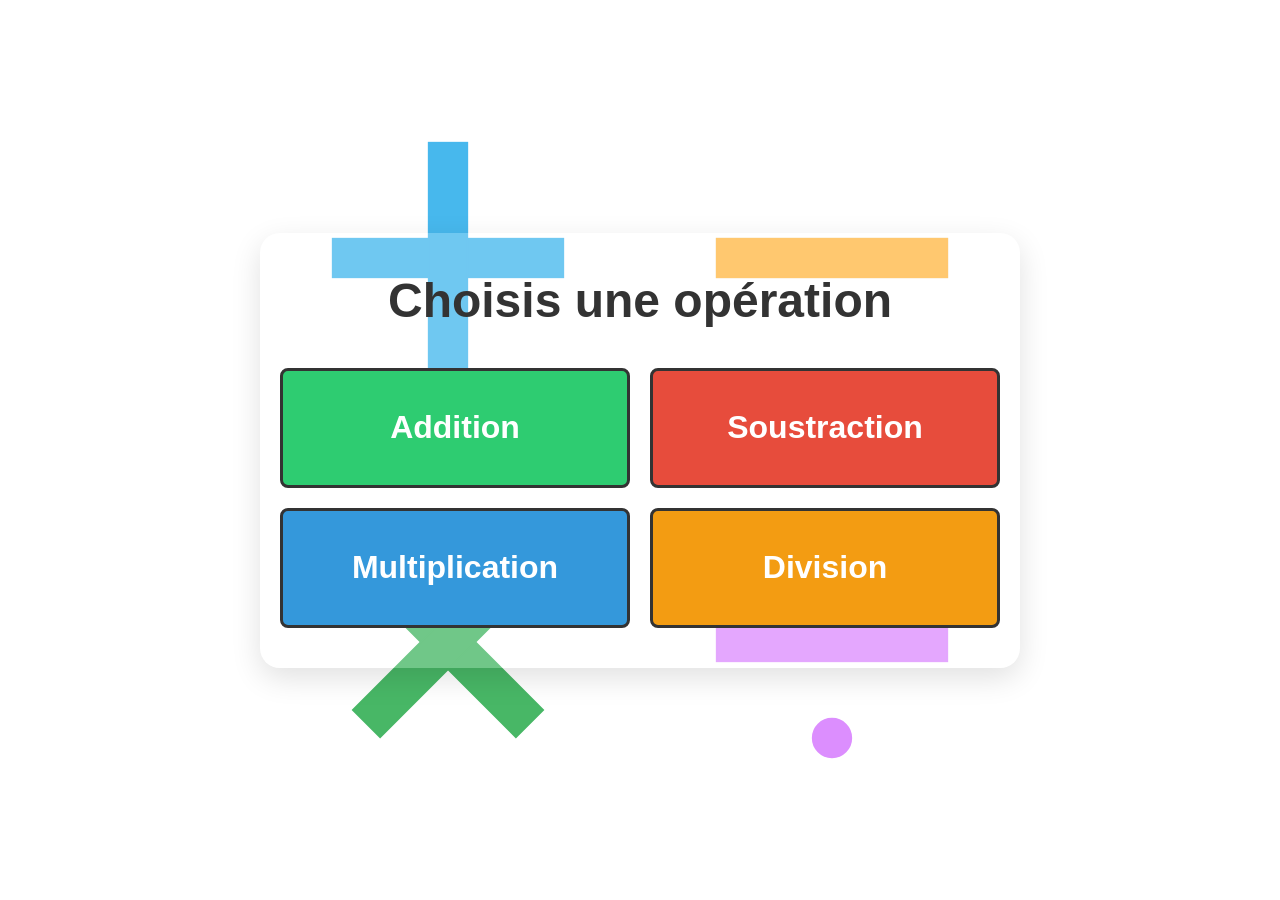
==== index.html @ b4c873f1 "index" ====
<!DOCTYPE html>
<html lang="fr">

<head>
    <meta charset="UTF-8">
    <meta name="viewport" content="width=device-width, initial-scale=1.0">

    <title>Opérations</title>

    <link rel="stylesheet" href="operation.css">
</head>

<body>

    <main>
        <h1>Choisis une opération</h1>

        <div class="operations" role="navigation" aria-label="Choix de l'opération">
            <a class="operation-button addition" href="Addition-DragAndDrop-main/index.html">Addition</a>
            <a class="operation-button subtraction" href="Soustraction-DragAndDrop/index.html">Soustraction</a>
            <a class="operation-button multiplication" href="Multiplication-DragAndDrop/index.html">Multiplication</a>
            <a class="operation-button division" href="Division-DragAndDrop/index.html">Division</a>
        </div>
    </main>

</body>

</html>
---- operation.css ----
* {
    box-sizing: border-box;
}

body {
    margin: 0;
    min-height: 100vh;
    display: flex;
    justify-content: center;
    align-items: center;
    padding: 24px;
    font-family: Arial, sans-serif;
    background:
        linear-gradient(rgba(255, 255, 255, 0.28), rgba(255, 255, 255, 0.28)),
        url('img/Arithmetic_operations.svg') center/cover no-repeat fixed;
    background-size: 60% auto;
}

main {
    width: min(100%, 760px);
    text-align: center;
    background: rgba(255, 255, 255, 0.22);
    border-radius: 20px;
    padding: 40px 20px;
    box-shadow: 0 10px 30px rgba(0, 0, 0, 0.12);
}

h1 {
    margin: 0 0 40px;
    color: #333;
    font-size: clamp(2rem, 5vw, 3rem);
}

.operations {
    display: grid;
    grid-template-columns: repeat(2, minmax(0, 1fr));
    gap: 20px;
}

.operation-button {
    min-height: 120px;
    display: flex;
    justify-content: center;
    align-items: center;
    padding: 20px;
    border: 3px solid #333;
    border-radius: 8px;
    color: white;
    font-size: clamp(1.3rem, 3vw, 2rem);
    font-weight: bold;
    text-decoration: none;
    transition: transform 0.2s, filter 0.2s;
}

.operation-button:hover,
.operation-button:focus-visible {
    transform: scale(1.03);
    filter: brightness(0.92);
}

.addition {
    background: #2ecc71;
}

.subtraction {
    background: #e74c3c;
}

.multiplication {
    background: #3498db;
}

.division {
    background: #f39c12;
}

@media (max-width: 520px) {
    .operations {
        grid-template-columns: 1fr;
    }

    .operation-button {
        min-height: 90px;
    }
}
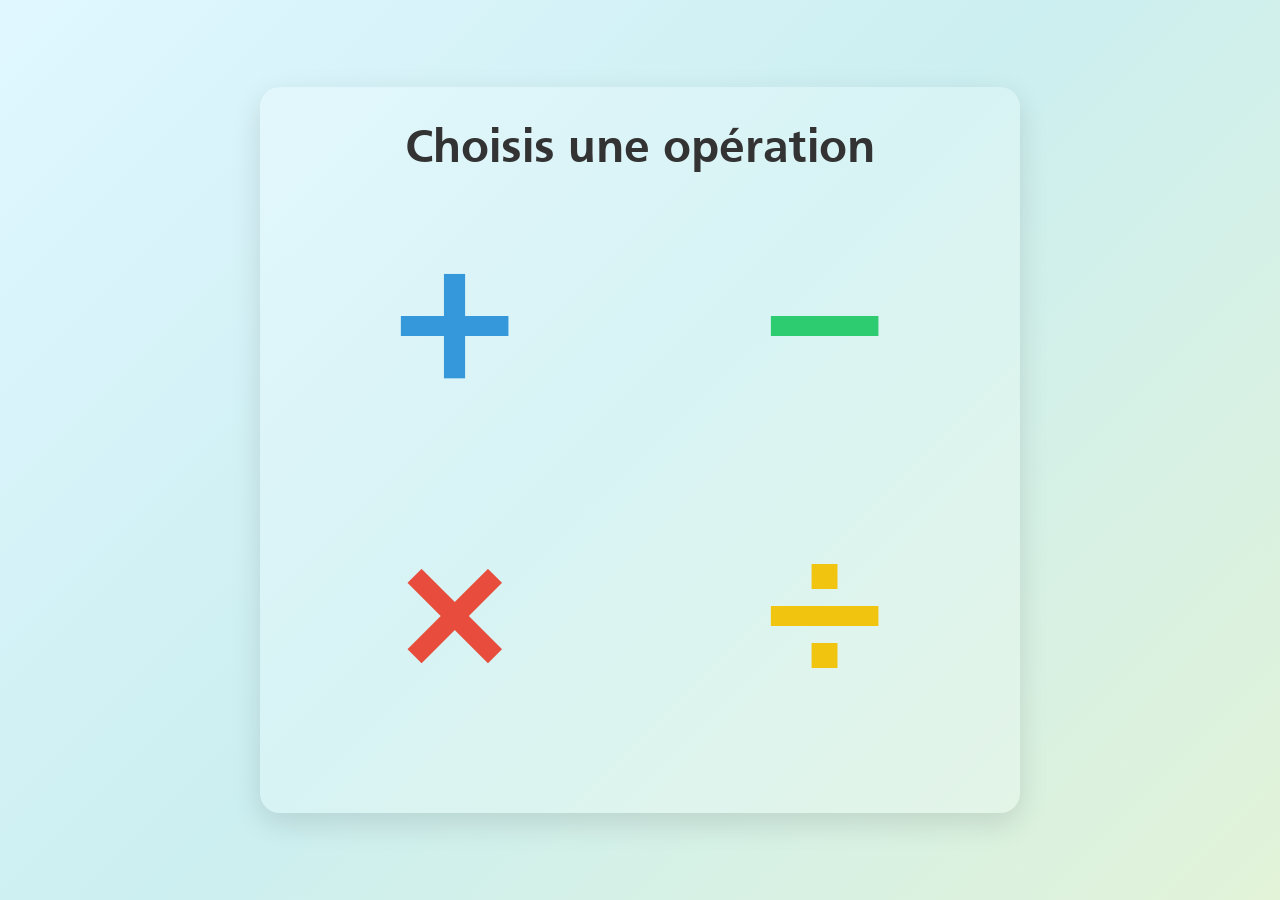
==== commit 5c325ea1: "dang" ====
--- a/index.html
+++ b/index.html
@@ -16,10 +16,18 @@
         <h1>Choisis une opération</h1>
 
         <div class="operations" role="navigation" aria-label="Choix de l'opération">
-            <a class="operation-button addition" href="Addition-DragAndDrop-main/index.html">Addition</a>
-            <a class="operation-button subtraction" href="Soustraction-DragAndDrop/index.html">Soustraction</a>
-            <a class="operation-button multiplication" href="Multiplication-DragAndDrop/index.html">Multiplication</a>
-            <a class="operation-button division" href="Division-DragAndDrop/index.html">Division</a>
+            <a class="operation-button addition" href="Addition-DragAndDrop-main/index.html" aria-label="Addition">
+                <span class="operation-symbol" aria-hidden="true">+</span>
+            </a>
+            <a class="operation-button subtraction" href="Soustraction-DragAndDrop/index.html" aria-label="Soustraction">
+                <span class="operation-symbol" aria-hidden="true">−</span>
+            </a>
+            <a class="operation-button multiplication" href="Multiplication-DragAndDrop/index.html" aria-label="Multiplication">
+                <span class="operation-symbol" aria-hidden="true">×</span>
+            </a>
+            <a class="operation-button division" href="Division-DragAndDrop/index.html" aria-label="Division">
+                <span class="operation-symbol" aria-hidden="true">÷</span>
+            </a>
         </div>
     </main>
 
--- a/operation.css
+++ b/operation.css
@@ -1,5 +1,19 @@
 * {
     box-sizing: border-box;
+}
+
+@font-face {
+    font-family: "Frutiger";
+    src: url("fonts/Frutiger.woff") format("woff");
+    font-weight: 400;
+    font-style: normal;
+}
+
+@font-face {
+    font-family: "Frutiger";
+    src: url("fonts/Frutiger_bold.woff") format("woff");
+    font-weight: 700;
+    font-style: normal;
 }
 
 body {
@@ -8,12 +22,9 @@
     display: flex;
     justify-content: center;
     align-items: center;
-    padding: 24px;
-    font-family: Arial, sans-serif;
-    background:
-        linear-gradient(rgba(255, 255, 255, 0.28), rgba(255, 255, 255, 0.28)),
-        url('img/Arithmetic_operations.svg') center/cover no-repeat fixed;
-    background-size: 60% auto;
+    padding: clamp(12px, 4vw, 24px);
+    font-family: "Frutiger", Arial, sans-serif;
+    background: linear-gradient(135deg, #e0f7ff 0%, #cceff1 48%, #e2f3d8 100%);
 }
 
 main {
@@ -21,12 +32,12 @@
     text-align: center;
     background: rgba(255, 255, 255, 0.22);
     border-radius: 20px;
-    padding: 40px 20px;
+    padding: clamp(24px, 6vw, 40px) clamp(12px, 4vw, 20px);
     box-shadow: 0 10px 30px rgba(0, 0, 0, 0.12);
 }
 
 h1 {
-    margin: 0 0 40px;
+    margin: 0 0 clamp(24px, 6vw, 40px);
     color: #333;
     font-size: clamp(2rem, 5vw, 3rem);
 }
@@ -38,40 +49,47 @@
 }
 
 .operation-button {
-    min-height: 120px;
+    min-height: 180px;
     display: flex;
     justify-content: center;
     align-items: center;
     padding: 20px;
-    border: 3px solid #333;
-    border-radius: 8px;
-    color: white;
-    font-size: clamp(1.3rem, 3vw, 2rem);
-    font-weight: bold;
     text-decoration: none;
     transition: transform 0.2s, filter 0.2s;
 }
 
+.operation-symbol {
+    display: block;
+    font-size: clamp(7rem, 18vw, 15rem);
+    font-weight: bold;
+    line-height: 1;
+}
+
 .operation-button:hover,
 .operation-button:focus-visible {
-    transform: scale(1.03);
-    filter: brightness(0.92);
+    transform: scale(1.12);
+    outline: none;
 }
 
-.addition {
-    background: #2ecc71;
+.operation-button:focus-visible {
+    outline: 3px solid #333;
+    outline-offset: 8px;
 }
 
-.subtraction {
-    background: #e74c3c;
+.addition .operation-symbol {
+    color: #3498db;
 }
 
-.multiplication {
-    background: #3498db;
+.subtraction .operation-symbol {
+    color: #2ecc71;
 }
 
-.division {
-    background: #f39c12;
+.multiplication .operation-symbol {
+    color: #e74c3c;
+}
+
+.division .operation-symbol {
+    color: #f1c40f;
 }
 
 @media (max-width: 520px) {
@@ -80,6 +98,29 @@
     }
 
     .operation-button {
-        min-height: 90px;
+        min-height: 140px;
+    }
+
+    .operation-symbol {
+        font-size: clamp(6rem, 30vw, 11.25rem);
+    }
+}
+
+@media (max-width: 360px) {
+    main {
+        border-radius: 14px;
+    }
+
+    .operations {
+        gap: 12px;
+    }
+
+    .operation-button {
+        min-height: 112px;
+        padding: 12px;
+    }
+
+    .operation-symbol {
+        font-size: clamp(5rem, 27vw, 7rem);
     }
 }
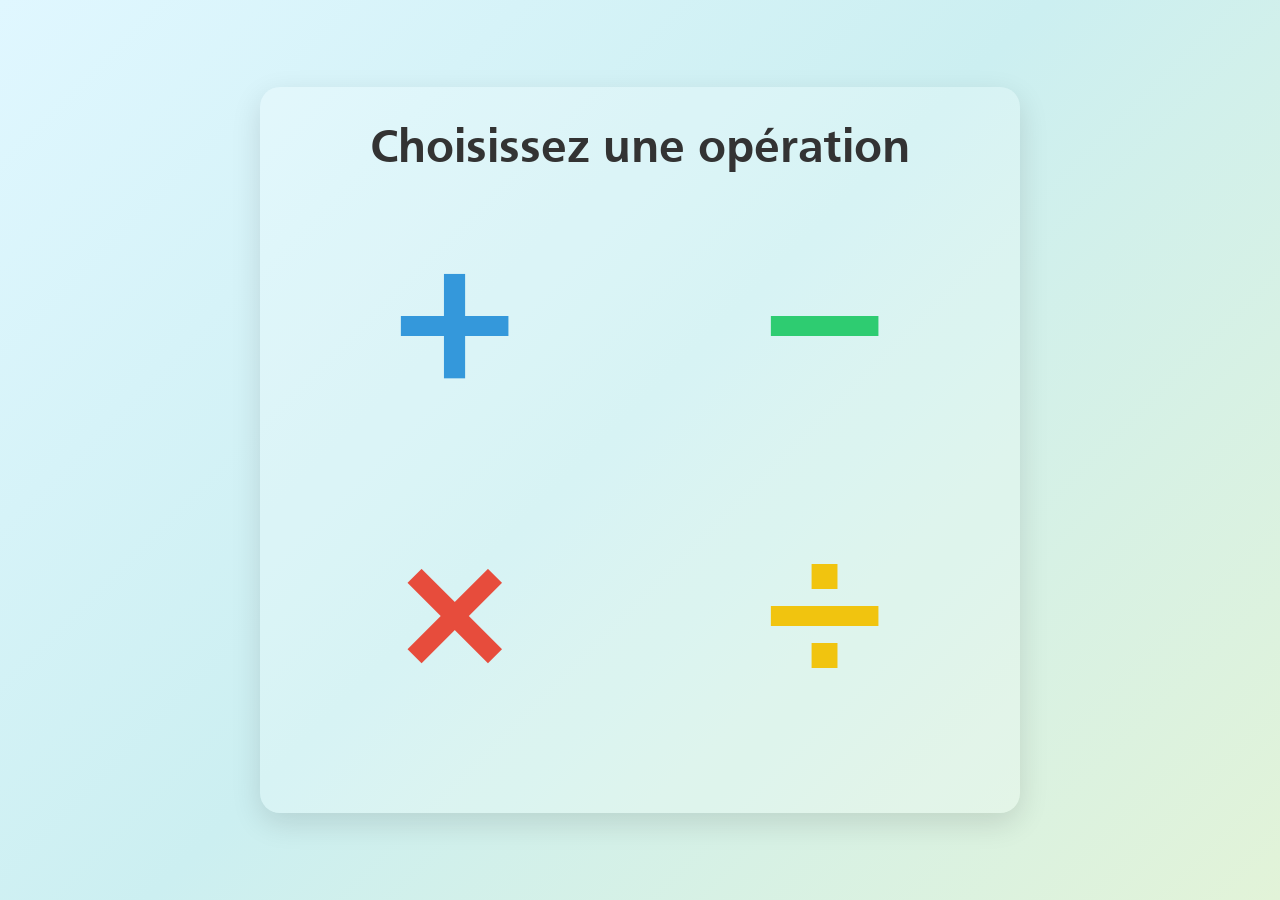
==== commit ebf42aa0: "Règle" ====
--- a/index.html
+++ b/index.html
@@ -13,7 +13,7 @@
 <body>
 
     <main>
-        <h1>Choisis une opération</h1>
+        <h1>Choisissez une opération</h1>
 
         <div class="operations" role="navigation" aria-label="Choix de l'opération">
             <a class="operation-button addition" href="Addition-DragAndDrop-main/index.html" aria-label="Addition">
